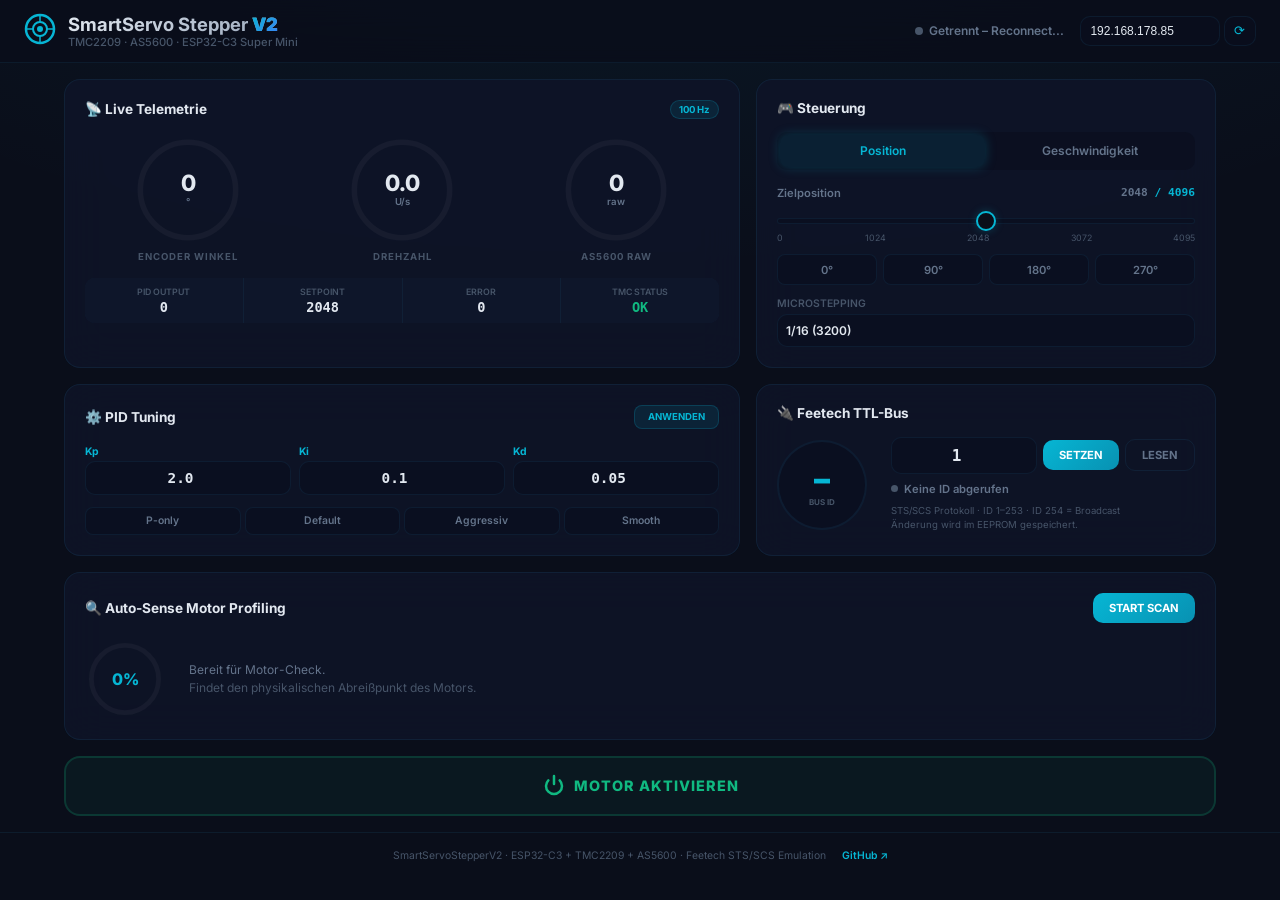
==== gui/index.html @ 68612103 "FIX: Established stable TMC2209 UART communication on GPIO 5/6" ====
<!DOCTYPE html>
<html lang="de">
<head>
    <meta charset="UTF-8">
    <meta name="viewport" content="width=device-width, initial-scale=1.0">
    <title>SmartServoStepper V2 – Dashboard</title>
    <meta name="description" content="Control Dashboard für SmartServoStepperV2 mit TMC2209, AS5600, ESP32-C3">
    <link href="https://fonts.googleapis.com/css2?family=Inter:wght@300;400;500;600;700;800;900&display=swap" rel="stylesheet">
    <link rel="stylesheet" href="style.css">
</head>
<body>

    <!-- ═══ HEADER ═══ -->
    <header id="app-header">
        <div class="header-left">
            <div class="logo-mark">
                <svg width="32" height="32" viewBox="0 0 32 32" fill="none">
                    <circle cx="16" cy="16" r="14" stroke="url(#g1)" stroke-width="2.5"/>
                    <circle cx="16" cy="16" r="7" stroke="url(#g1)" stroke-width="2"/>
                    <circle cx="16" cy="16" r="3" fill="var(--accent)"/>
                    <line x1="16" y1="2" x2="16" y2="9" stroke="var(--accent)" stroke-width="1.5" stroke-linecap="round"/>
                    <line x1="16" y1="23" x2="16" y2="30" stroke="var(--accent)" stroke-width="1.5" stroke-linecap="round"/>
                    <line x1="2" y1="16" x2="9" y2="16" stroke="var(--accent)" stroke-width="1.5" stroke-linecap="round"/>
                    <line x1="23" y1="16" x2="30" y2="16" stroke="var(--accent)" stroke-width="1.5" stroke-linecap="round"/>
                    <defs><linearGradient id="g1" x1="0" y1="0" x2="32" y2="32"><stop stop-color="#06b6d4"/><stop offset="1" stop-color="#3b82f6"/></linearGradient></defs>
                </svg>
            </div>
            <div>
                <h1>SmartServo Stepper <span class="v2-badge">V2</span></h1>
                <p class="subtitle">TMC2209 · AS5600 · ESP32-C3 Super Mini</p>
            </div>
        </div>
        <div class="header-right">
            <div class="conn-indicator" id="conn-indicator">
                <div class="conn-dot" id="conn-dot"></div>
                <span id="conn-text">Verbinde...</span>
            </div>
            <div class="ip-config">
                <input type="text" id="ip-input" value="192.168.178.85" placeholder="ESP32 IP">
                <button id="btn-connect" onclick="connectWS()">⟳</button>
            </div>
        </div>
    </header>

    <!-- ═══ MAIN GRID ═══ -->
    <main class="dashboard-grid">

        <!-- ── TELEMETRIE CARD ── -->
        <section class="card card-telemetry" id="card-telemetry">
            <div class="card-header">
                <h2>📡 Live Telemetrie</h2>
                <div class="card-badge">100 Hz</div>
            </div>
            <div class="gauges-row">
                <div class="gauge-item">
                    <div class="gauge-ring">
                        <svg viewBox="0 0 120 120">
                            <circle cx="60" cy="60" r="52" class="gauge-bg"/>
                            <circle cx="60" cy="60" r="52" class="gauge-fill" id="gauge-pos-ring"
                                    stroke-dasharray="326.7" stroke-dashoffset="326.7"/>
                        </svg>
                        <div class="gauge-center">
                            <span class="gauge-value" id="val-angle">0</span>
                            <span class="gauge-unit">°</span>
                        </div>
                    </div>
                    <span class="gauge-label">ENCODER WINKEL</span>
                </div>
                <div class="gauge-item">
                    <div class="gauge-ring">
                        <svg viewBox="0 0 120 120">
                            <circle cx="60" cy="60" r="52" class="gauge-bg"/>
                            <circle cx="60" cy="60" r="52" class="gauge-fill gauge-fill-green" id="gauge-rps-ring"
                                    stroke-dasharray="326.7" stroke-dashoffset="326.7"/>
                        </svg>
                        <div class="gauge-center">
                            <span class="gauge-value" id="val-rps">0.0</span>
                            <span class="gauge-unit">U/s</span>
                        </div>
                    </div>
                    <span class="gauge-label">DREHZAHL</span>
                </div>
                <div class="gauge-item">
                    <div class="gauge-ring">
                        <svg viewBox="0 0 120 120">
                            <circle cx="60" cy="60" r="52" class="gauge-bg"/>
                            <circle cx="60" cy="60" r="52" class="gauge-fill gauge-fill-amber" id="gauge-raw-ring"
                                    stroke-dasharray="326.7" stroke-dashoffset="326.7"/>
                        </svg>
                        <div class="gauge-center">
                            <span class="gauge-value" id="val-raw">0</span>
                            <span class="gauge-unit">raw</span>
                        </div>
                    </div>
                    <span class="gauge-label">AS5600 RAW</span>
                </div>
            </div>
            <div class="telemetry-bar">
                <div class="tele-item"><span class="tele-label">PID Output</span><span class="tele-value" id="val-pid">0</span></div>
                <div class="tele-item"><span class="tele-label">Setpoint</span><span class="tele-value" id="val-setpoint">2048</span></div>
                <div class="tele-item"><span class="tele-label">Error</span><span class="tele-value" id="val-error">0</span></div>
                <div class="tele-item"><span class="tele-label">TMC Status</span><span class="tele-value tele-ok" id="val-tmc">OK</span></div>
            </div>
        </section>

        <!-- ── CONTROL CARD ── -->
        <section class="card card-control" id="card-control">
            <div class="card-header">
                <h2>🎮 Steuerung</h2>
            </div>

            <!-- Mode Toggle -->
            <div class="mode-toggle">
                <button class="mode-btn active" id="btn-mode-pos" onclick="setMode('pos')">Position</button>
                <button class="mode-btn" id="btn-mode-speed" onclick="setMode('speed')">Geschwindigkeit</button>
            </div>

            <!-- Position Control -->
            <div id="ctrl-pos" class="control-panel">
                <div class="slider-header">
                    <span>Zielposition</span>
                    <span class="slider-val"><span id="lbl-pos">2048</span> / 4096</span>
                </div>
                <input type="range" id="slider-pos" min="0" max="4095" value="2048" step="1"
                       oninput="updatePos(this.value)">
                <div class="slider-ticks"><span>0</span><span>1024</span><span>2048</span><span>3072</span><span>4095</span></div>

                <div class="quick-pos">
                    <button onclick="quickPos(0)">0°</button>
                    <button onclick="quickPos(1024)">90°</button>
                    <button onclick="quickPos(2048)">180°</button>
                    <button onclick="quickPos(3072)">270°</button>
                </div>
            </div>

            <!-- Speed Control -->
            <div id="ctrl-speed" class="control-panel" style="display:none;">
                <div class="slider-header">
                    <span>Geschwindigkeit</span>
                    <span class="slider-val"><span id="lbl-spd">0</span> Hz</span>
                </div>
                <input type="range" id="slider-speed" min="-10000" max="10000" value="0" step="50"
                       oninput="updateSpeed(this.value)" onmouseup="snapZero()" ontouchend="snapZero()">
                <div class="slider-ticks"><span>-10k</span><span>-5k</span><span>0</span><span>+5k</span><span>+10k</span></div>
            </div>

            <!-- Microstep Select -->
            <div class="select-wrap">
                <label>Microstepping</label>
                <select id="sel-microstep" onchange="setMicrostep(this.value)">
                    <option value="0">Full Step (200)</option>
                    <option value="1">1/2 (400)</option>
                    <option value="2">1/4 (800)</option>
                    <option value="3">1/8 (1600)</option>
                    <option value="4" selected>1/16 (3200)</option>
                    <option value="5">1/32 (6400)</option>
                </select>
            </div>
        </section>

        <!-- ── PID TUNING CARD ── -->
        <section class="card card-pid" id="card-pid">
            <div class="card-header">
                <h2>⚙️ PID Tuning</h2>
                <button class="btn-small" onclick="sendPID()">ANWENDEN</button>
            </div>
            <div class="pid-grid">
                <div class="pid-param">
                    <label>Kp</label>
                    <input type="number" id="pid-kp" value="2.0" step="0.1" min="0">
                </div>
                <div class="pid-param">
                    <label>Ki</label>
                    <input type="number" id="pid-ki" value="0.1" step="0.01" min="0">
                </div>
                <div class="pid-param">
                    <label>Kd</label>
                    <input type="number" id="pid-kd" value="0.05" step="0.01" min="0">
                </div>
            </div>
            <div class="pid-presets">
                <button onclick="setPIDPreset(1.0,0.0,0.0)">P-only</button>
                <button onclick="setPIDPreset(2.0,0.1,0.05)">Default</button>
                <button onclick="setPIDPreset(4.0,0.5,0.2)">Aggressiv</button>
                <button onclick="setPIDPreset(1.0,0.05,0.5)">Smooth</button>
            </div>
        </section>

        <!-- ── TTL BUS ID CARD ── -->
        <section class="card card-ttl" id="card-ttl">
            <div class="card-header">
                <h2>🔌 Feetech TTL-Bus</h2>
            </div>
            <div class="ttl-layout">
                <div class="ttl-id-circle">
                    <span class="ttl-id-val" id="ttl-id">–</span>
                    <span class="ttl-id-label">BUS ID</span>
                </div>
                <div class="ttl-controls">
                    <div class="ttl-row">
                        <input type="number" id="ttl-new-id" min="1" max="253" value="1" placeholder="1–253">
                        <button class="btn-accent" onclick="setMotorId()">SETZEN</button>
                        <button class="btn-ghost" onclick="readMotorId()">LESEN</button>
                    </div>
                    <div class="ttl-status-line">
                        <div class="ttl-dot" id="ttl-dot"></div>
                        <span id="ttl-status">Keine ID abgerufen</span>
                    </div>
                    <p class="ttl-info">STS/SCS Protokoll · ID 1–253 · ID 254 = Broadcast<br>Änderung wird im EEPROM gespeichert.</p>
                </div>
            </div>
        </section>

        <!-- ── AUTO-SENSE CARD ── -->
        <section class="card card-autosense card-full" id="card-autosense">
            <div class="card-header">
                <h2>🔍 Auto-Sense Motor Profiling</h2>
                <button class="btn-accent" id="btn-cal" onclick="runAutoSense()">START SCAN</button>
            </div>
            <div class="autosense-body">
                <div class="cal-progress-ring">
                    <svg viewBox="0 0 100 100">
                        <circle cx="50" cy="50" r="42" class="gauge-bg"/>
                        <circle cx="50" cy="50" r="42" class="gauge-fill" id="cal-ring"
                                stroke-dasharray="263.9" stroke-dashoffset="263.9"/>
                    </svg>
                    <span class="cal-pct" id="cal-pct">0%</span>
                </div>
                <div class="cal-info">
                    <p id="cal-status">Bereit für Motor-Check.<br><span class="dim">Findet den physikalischen Abreißpunkt des Motors.</span></p>
                    <div id="cal-result" class="cal-result" style="display:none;">
                        ✓ LIMIT: <span id="res-hz">0</span> Hz · Empfohlen: <span id="res-mode">1/16</span>
                    </div>
                </div>
            </div>
        </section>

        <!-- ── EMERGENCY / POWER ── -->
        <button id="btn-power" class="power-button power-off" onclick="togglePower()">
            <svg width="24" height="24" viewBox="0 0 24 24" fill="none" stroke="currentColor" stroke-width="2.5" stroke-linecap="round">
                <path d="M12 2v8"/><path d="M17.66 6.34A8 8 0 1 1 6.34 6.34"/>
            </svg>
            <span id="power-label">MOTOR AKTIVIEREN</span>
        </button>

    </main>

    <!-- ═══ FOOTER ═══ -->
    <footer>
        <span>SmartServoStepperV2 · ESP32-C3 + TMC2209 + AS5600 · Feetech STS/SCS Emulation</span>
        <a href="https://github.com/pfeifferandreas1985-create/SmartServoStepperV2" target="_blank">GitHub ↗</a>
    </footer>

    <script src="app.js"></script>
</body>
</html>
---- gui/style.css ----
:root {
    --bg-primary: #0a0e1a;
    --bg-card: rgba(15, 20, 40, 0.85);
    --bg-card-hover: rgba(20, 28, 55, 0.9);
    --bg-input: rgba(10, 15, 30, 0.7);
    --border: rgba(56, 189, 248, 0.08);
    --border-hover: rgba(56, 189, 248, 0.2);
    --accent: #06b6d4;
    --accent-glow: rgba(6, 182, 212, 0.25);
    --green: #10b981;
    --green-glow: rgba(16, 185, 129, 0.3);
    --amber: #f59e0b;
    --danger: #ef4444;
    --danger-glow: rgba(239, 68, 68, 0.3);
    --text: #e2e8f0;
    --text-dim: #64748b;
    --text-muted: #475569;
    --radius: 16px;
    --radius-sm: 10px;
    --transition: 0.25s cubic-bezier(0.4, 0, 0.2, 1);
}
*, *::before, *::after { margin: 0; padding: 0; box-sizing: border-box; }
body {
    font-family: 'Inter', sans-serif; background: var(--bg-primary); color: var(--text);
    min-height: 100vh;
    background-image: radial-gradient(ellipse 80% 50% at 50% -20%, rgba(6,182,212,0.08), transparent);
}
#app-header {
    position: sticky; top: 0; z-index: 100; display: flex; align-items: center;
    justify-content: space-between; padding: 0.8rem 1.5rem;
    background: rgba(10, 14, 26, 0.85); backdrop-filter: blur(20px);
    border-bottom: 1px solid var(--border);
}
.header-left { display: flex; align-items: center; gap: 0.75rem; }
#app-header h1 { font-size: 1.15rem; font-weight: 700; background: linear-gradient(135deg, #e2e8f0, #94a3b8); -webkit-background-clip: text; -webkit-text-fill-color: transparent; }
.v2-badge { background: linear-gradient(135deg, var(--accent), #3b82f6); -webkit-background-clip: text; -webkit-text-fill-color: transparent; font-weight: 900; }
.subtitle { font-size: 0.7rem; color: var(--text-muted); font-weight: 500; }
.header-right { display: flex; align-items: center; gap: 1rem; }
.conn-indicator { display: flex; align-items: center; gap: 6px; font-size: 0.75rem; color: var(--text-dim); font-weight: 600; }
.conn-dot { width: 8px; height: 8px; border-radius: 50%; background: var(--text-muted); transition: var(--transition); }
.conn-dot.active { background: var(--green); box-shadow: 0 0 10px var(--green-glow); }
.ip-config { display: flex; gap: 4px; }
.ip-config input { background: var(--bg-input); border: 1px solid var(--border); color: var(--text); padding: 0.4rem 0.6rem; border-radius: var(--radius-sm); font-size: 0.75rem; width: 140px; outline: none; }
.ip-config input:focus { border-color: var(--accent); }
.ip-config button { background: var(--bg-input); border: 1px solid var(--border); color: var(--accent); padding: 0.4rem 0.6rem; border-radius: var(--radius-sm); cursor: pointer; }
.ip-config button:hover { background: var(--accent); color: var(--bg-primary); }
.dashboard-grid { display: grid; grid-template-columns: 1fr 1fr; gap: 1rem; padding: 1rem 1.5rem; max-width: 1200px; margin: 0 auto; }
.card { background: var(--bg-card); backdrop-filter: blur(20px); border: 1px solid var(--border); border-radius: var(--radius); padding: 1.25rem; transition: var(--transition); animation: fadeIn 0.5s ease-out; }
.card:hover { border-color: var(--border-hover); }
.card-full { grid-column: 1 / -1; }
.card-header { display: flex; align-items: center; justify-content: space-between; margin-bottom: 1rem; }
.card-header h2 { font-size: 0.85rem; font-weight: 700; }
.card-badge { font-size: 0.6rem; font-weight: 700; padding: 3px 8px; border-radius: 20px; background: rgba(6,182,212,0.1); color: var(--accent); border: 1px solid rgba(6,182,212,0.2); }
@keyframes fadeIn { from { opacity: 0; transform: translateY(10px); } to { opacity: 1; transform: none; } }
.gauges-row { display: flex; justify-content: space-around; gap: 0.5rem; margin-bottom: 1rem; }
.gauge-item { display: flex; flex-direction: column; align-items: center; gap: 0.4rem; }
.gauge-ring { position: relative; width: 110px; height: 110px; }
.gauge-ring svg { width: 100%; height: 100%; transform: rotate(-90deg); }
.gauge-bg { fill: none; stroke: rgba(255,255,255,0.04); stroke-width: 6; }
.gauge-fill { fill: none; stroke: var(--accent); stroke-width: 6; stroke-linecap: round; transition: stroke-dashoffset 0.3s ease; }
.gauge-fill-green { stroke: var(--green); }
.gauge-fill-amber { stroke: var(--amber); }
.gauge-center { position: absolute; inset: 0; display: flex; flex-direction: column; align-items: center; justify-content: center; }
.gauge-value { font-size: 1.4rem; font-weight: 800; line-height: 1; }
.gauge-unit { font-size: 0.6rem; color: var(--text-dim); font-weight: 600; margin-top: 2px; }
.gauge-label { font-size: 0.6rem; font-weight: 700; color: var(--text-muted); letter-spacing: 1px; text-transform: uppercase; }
.telemetry-bar { display: flex; gap: 1px; background: var(--border); border-radius: var(--radius-sm); overflow: hidden; }
.tele-item { flex: 1; display: flex; flex-direction: column; align-items: center; padding: 0.5rem; background: var(--bg-card); gap: 2px; }
.tele-label { font-size: 0.55rem; color: var(--text-muted); font-weight: 600; text-transform: uppercase; }
.tele-value { font-size: 0.85rem; font-weight: 700; font-family: monospace; }
.tele-ok { color: var(--green); }
.mode-toggle { display: flex; gap: 2px; background: var(--bg-input); padding: 3px; border-radius: var(--radius-sm); margin-bottom: 1rem; }
.mode-btn { flex: 1; padding: 0.55rem; border: none; border-radius: 8px; background: transparent; color: var(--text-dim); font-weight: 600; font-size: 0.75rem; cursor: pointer; transition: var(--transition); font-family: inherit; }
.mode-btn.active { background: rgba(6,182,212,0.1); color: var(--accent); box-shadow: 0 0 12px var(--accent-glow); }
.control-panel { margin-bottom: 0.75rem; }
.slider-header { display: flex; justify-content: space-between; margin-bottom: 0.5rem; }
.slider-header span { font-size: 0.7rem; font-weight: 600; color: var(--text-dim); }
.slider-val { color: var(--accent) !important; font-family: monospace; }
input[type=range] { -webkit-appearance: none; width: 100%; height: 6px; border-radius: 6px; background: var(--bg-input); outline: none; border: 1px solid var(--border); }
input[type=range]::-webkit-slider-thumb { -webkit-appearance: none; width: 20px; height: 20px; border-radius: 50%; background: var(--bg-primary); border: 2.5px solid var(--accent); cursor: pointer; box-shadow: 0 0 8px var(--accent-glow); }
.slider-ticks { display: flex; justify-content: space-between; margin-top: 4px; font-size: 0.55rem; color: var(--text-muted); }
.quick-pos { display: flex; gap: 6px; margin-top: 0.7rem; }
.quick-pos button { flex: 1; padding: 0.45rem; border: 1px solid var(--border); border-radius: 8px; background: var(--bg-input); color: var(--text-dim); font-size: 0.7rem; font-weight: 600; cursor: pointer; transition: var(--transition); font-family: inherit; }
.quick-pos button:hover { border-color: var(--accent); color: var(--accent); }
.select-wrap { margin-top: 0.5rem; }
.select-wrap label { display: block; font-size: 0.65rem; font-weight: 600; color: var(--text-muted); margin-bottom: 4px; text-transform: uppercase; }
select { width: 100%; padding: 0.5rem; border-radius: var(--radius-sm); background: var(--bg-input); border: 1px solid var(--border); color: var(--text); font-size: 0.75rem; font-weight: 600; outline: none; cursor: pointer; appearance: none; font-family: inherit; }
.pid-grid { display: grid; grid-template-columns: repeat(3, 1fr); gap: 0.5rem; margin-bottom: 0.75rem; }
.pid-param { display: flex; flex-direction: column; gap: 3px; }
.pid-param label { font-size: 0.65rem; font-weight: 700; color: var(--accent); }
.pid-param input { padding: 0.5rem; border-radius: var(--radius-sm); background: var(--bg-input); border: 1px solid var(--border); color: var(--text); font-size: 0.9rem; font-weight: 700; text-align: center; outline: none; font-family: monospace; }
.pid-param input:focus { border-color: var(--accent); }
.pid-presets { display: flex; gap: 4px; }
.pid-presets button { flex: 1; padding: 0.4rem; border: 1px solid var(--border); border-radius: 8px; background: var(--bg-input); color: var(--text-dim); font-size: 0.65rem; font-weight: 600; cursor: pointer; transition: var(--transition); font-family: inherit; }
.pid-presets button:hover { border-color: var(--accent); color: var(--accent); }
.ttl-layout { display: flex; align-items: center; gap: 1.5rem; }
.ttl-id-circle { width: 90px; height: 90px; border-radius: 50%; flex-shrink: 0; background: var(--bg-input); border: 2px solid var(--border); display: flex; flex-direction: column; align-items: center; justify-content: center; }
.ttl-id-val { font-size: 2rem; font-weight: 900; color: var(--accent); line-height: 1; }
.ttl-id-label { font-size: 0.5rem; font-weight: 700; color: var(--text-muted); margin-top: 2px; }
.ttl-controls { flex: 1; display: flex; flex-direction: column; gap: 0.5rem; }
.ttl-row { display: flex; gap: 6px; align-items: center; }
.ttl-row input { flex: 1; padding: 0.5rem; border-radius: var(--radius-sm); background: var(--bg-input); border: 1px solid var(--border); color: var(--text); font-size: 1rem; font-weight: 700; text-align: center; outline: none; font-family: monospace; }
.ttl-status-line { display: flex; align-items: center; gap: 6px; font-size: 0.7rem; color: var(--text-dim); font-weight: 600; }
.ttl-dot { width: 7px; height: 7px; border-radius: 50%; background: var(--text-muted); }
.ttl-dot.ok { background: var(--green); box-shadow: 0 0 8px rgba(16,185,129,0.3); }
.ttl-dot.error { background: var(--danger); }
.ttl-dot.busy { background: var(--accent); animation: pulse 0.6s infinite; }
@keyframes pulse { 0%,100% { opacity:1; } 50% { opacity:0.3; } }
.ttl-info { font-size: 0.6rem; color: var(--text-muted); line-height: 1.5; }
.btn-accent { padding: 0.5rem 1rem; border-radius: var(--radius-sm); background: linear-gradient(135deg, var(--accent), #0891b2); border: none; color: #fff; font-weight: 700; font-size: 0.7rem; cursor: pointer; transition: var(--transition); font-family: inherit; }
.btn-accent:hover { box-shadow: 0 0 16px var(--accent-glow); transform: translateY(-1px); }
.btn-ghost { padding: 0.5rem 1rem; border-radius: var(--radius-sm); background: transparent; border: 1px solid var(--border); color: var(--text-dim); font-weight: 700; font-size: 0.7rem; cursor: pointer; transition: var(--transition); font-family: inherit; }
.btn-ghost:hover { border-color: var(--accent); color: var(--accent); }
.btn-small { padding: 0.35rem 0.8rem; border-radius: 8px; background: rgba(6,182,212,0.1); border: 1px solid rgba(6,182,212,0.2); color: var(--accent); font-weight: 700; font-size: 0.6rem; cursor: pointer; transition: var(--transition); font-family: inherit; }
.btn-small:hover { background: var(--accent); color: var(--bg-primary); }
.autosense-body { display: flex; align-items: center; gap: 1.5rem; }
.cal-progress-ring { position: relative; width: 80px; height: 80px; flex-shrink: 0; }
.cal-progress-ring svg { width: 100%; height: 100%; transform: rotate(-90deg); }
.cal-pct { position: absolute; inset: 0; display: flex; align-items: center; justify-content: center; font-size: 1rem; font-weight: 800; color: var(--accent); }
.cal-info { flex: 1; }
.cal-info p { font-size: 0.75rem; color: var(--text-dim); line-height: 1.5; }
.cal-info .dim { color: var(--text-muted); }
.cal-result { margin-top: 0.5rem; padding: 0.5rem 0.75rem; border-radius: var(--radius-sm); background: rgba(16,185,129,0.08); border: 1px solid rgba(16,185,129,0.2); color: var(--green); font-weight: 700; font-size: 0.75rem; }
.power-button { grid-column: 1 / -1; display: flex; align-items: center; justify-content: center; gap: 0.5rem; padding: 1rem; border-radius: var(--radius); cursor: pointer; font-weight: 800; font-size: 0.9rem; letter-spacing: 1px; transition: var(--transition); font-family: inherit; }
.power-off { background: rgba(16,185,129,0.06); border: 2px solid rgba(16,185,129,0.2); color: var(--green); }
.power-off:hover { box-shadow: 0 0 20px var(--green-glow); }
.power-on { background: rgba(239,68,68,0.08); border: 2px solid rgba(239,68,68,0.3); color: var(--danger); }
.power-on:hover { box-shadow: 0 0 20px var(--danger-glow); }
footer { text-align: center; padding: 1rem; font-size: 0.65rem; color: var(--text-muted); display: flex; justify-content: center; gap: 1rem; border-top: 1px solid var(--border); }
footer a { color: var(--accent); text-decoration: none; font-weight: 600; }
@media (max-width: 768px) { .dashboard-grid { grid-template-columns: 1fr; } #app-header { flex-direction: column; gap: 0.5rem; } .ttl-layout { flex-direction: column; } }
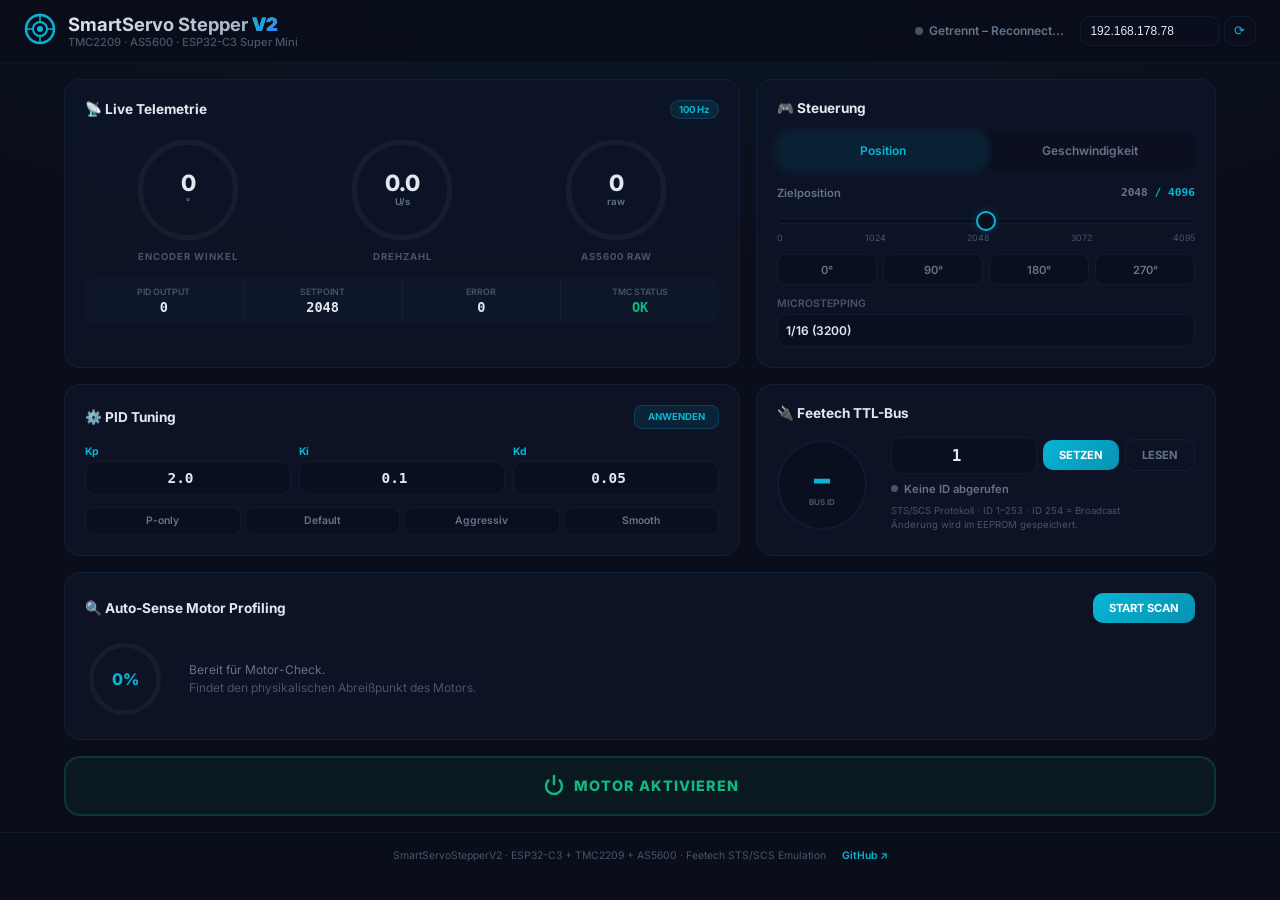
==== commit 099cd345: "Final stable release v2.9.2 - Complete hardware fix, PID position control, and dashboard integration" ====
--- a/gui/index.html
+++ b/gui/index.html
@@ -36,7 +36,7 @@
                 <span id="conn-text">Verbinde...</span>
             </div>
             <div class="ip-config">
-                <input type="text" id="ip-input" value="192.168.178.85" placeholder="ESP32 IP">
+                <input type="text" id="ip-input" value="192.168.178.78" placeholder="z.B. 192.168.4.1">
                 <button id="btn-connect" onclick="connectWS()">⟳</button>
             </div>
         </div>
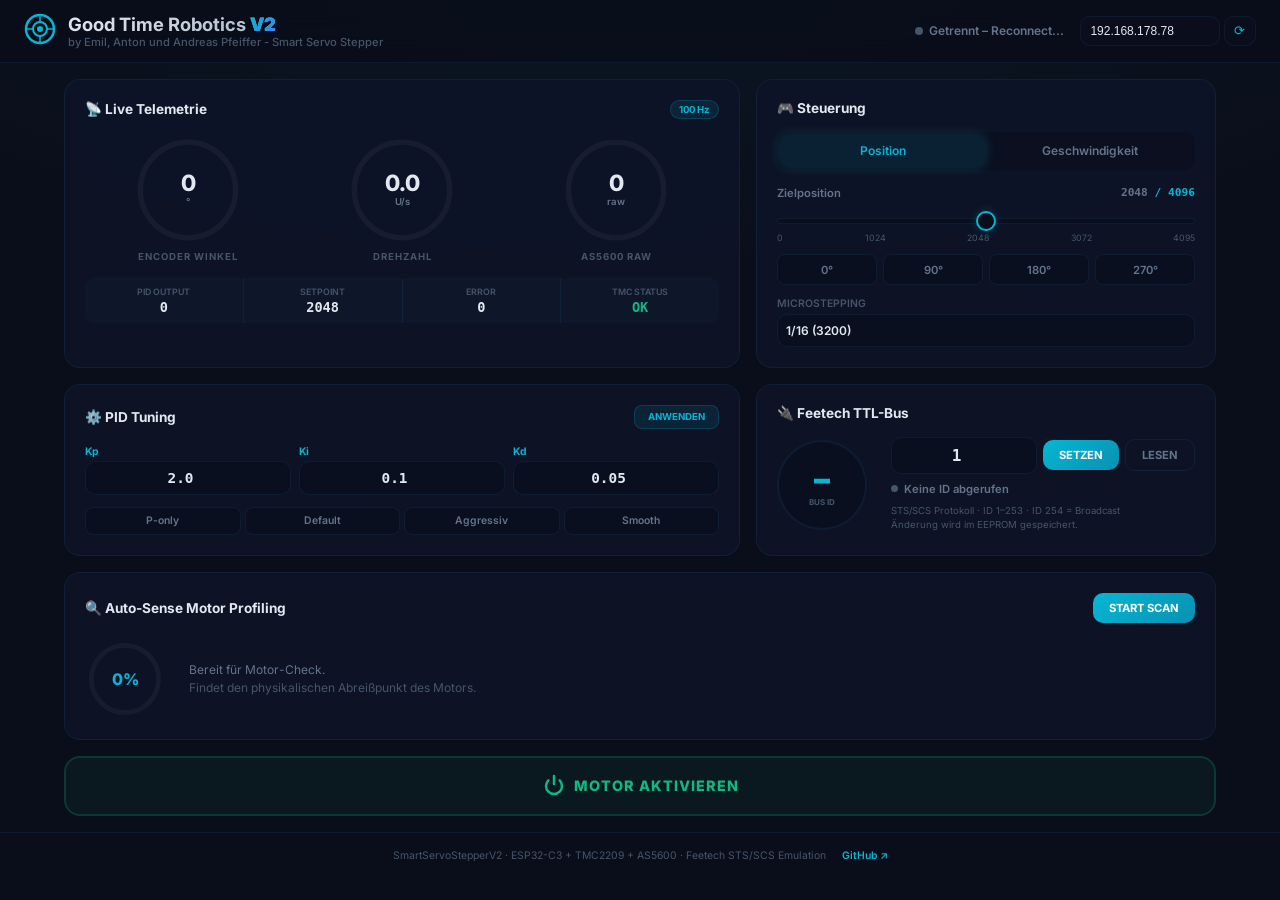
==== commit ff98063e: "style: Update dashboard title to Good Time Robotics by Emil, Anton und Andreas Pfeiffer" ====
--- a/gui/index.html
+++ b/gui/index.html
@@ -3,7 +3,7 @@
 <head>
     <meta charset="UTF-8">
     <meta name="viewport" content="width=device-width, initial-scale=1.0">
-    <title>SmartServoStepper V2 – Dashboard</title>
+    <title>Good Time Robotics by Emil, Anton und Andreas Pfeiffer - Smart Servo Stepper</title>
     <meta name="description" content="Control Dashboard für SmartServoStepperV2 mit TMC2209, AS5600, ESP32-C3">
     <link href="https://fonts.googleapis.com/css2?family=Inter:wght@300;400;500;600;700;800;900&display=swap" rel="stylesheet">
     <link rel="stylesheet" href="style.css">
@@ -26,8 +26,8 @@
                 </svg>
             </div>
             <div>
-                <h1>SmartServo Stepper <span class="v2-badge">V2</span></h1>
-                <p class="subtitle">TMC2209 · AS5600 · ESP32-C3 Super Mini</p>
+                <h1>Good Time Robotics <span class="v2-badge">V2</span></h1>
+                <p class="subtitle">by Emil, Anton und Andreas Pfeiffer - Smart Servo Stepper</p>
             </div>
         </div>
         <div class="header-right">
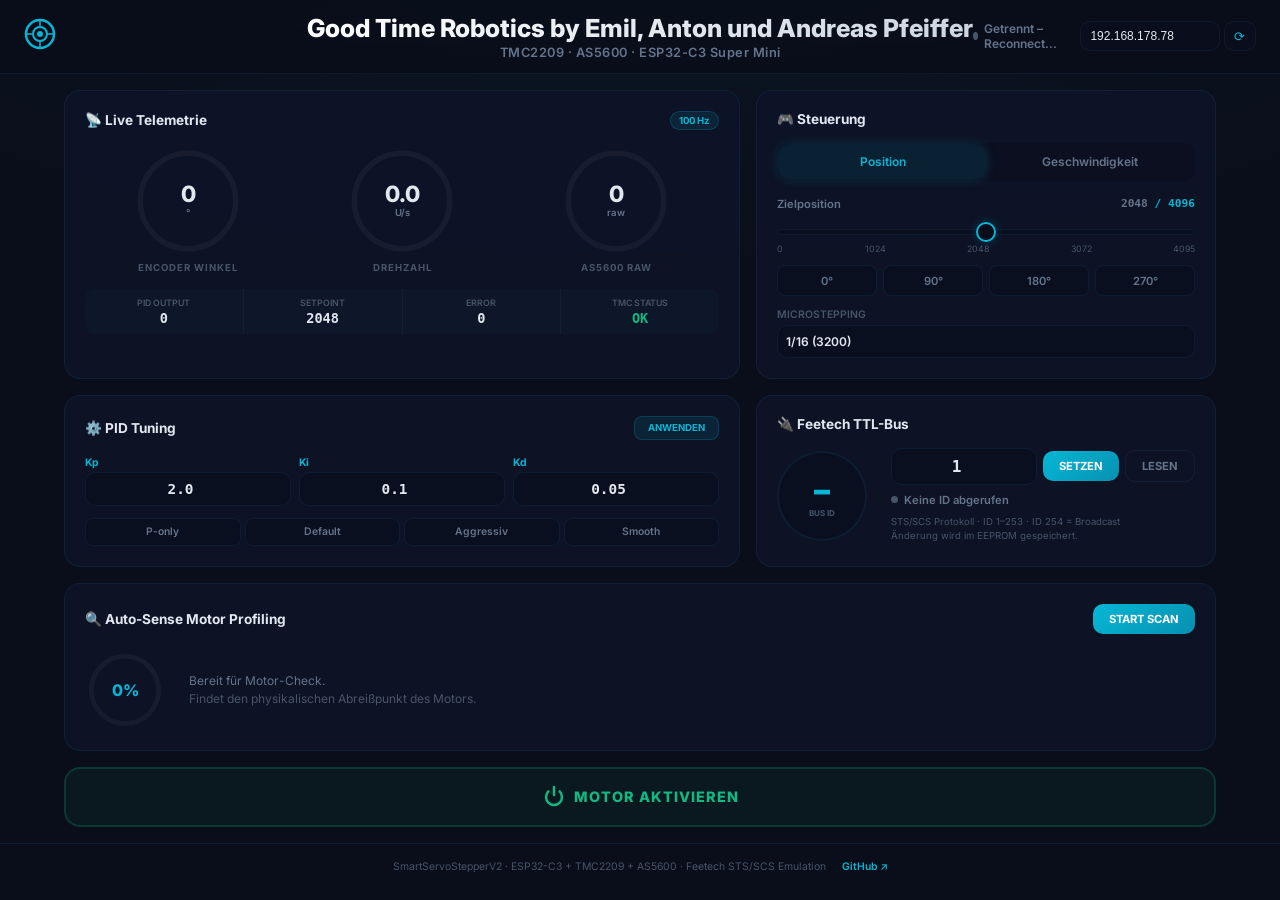
==== commit 65ef3f74: "style: Center and enlarge dashboard header brand text, restore technical description" ====
--- a/gui/index.html
+++ b/gui/index.html
@@ -25,10 +25,10 @@
                     <defs><linearGradient id="g1" x1="0" y1="0" x2="32" y2="32"><stop stop-color="#06b6d4"/><stop offset="1" stop-color="#3b82f6"/></linearGradient></defs>
                 </svg>
             </div>
-            <div>
-                <h1>Good Time Robotics <span class="v2-badge">V2</span></h1>
-                <p class="subtitle">by Emil, Anton und Andreas Pfeiffer - Smart Servo Stepper</p>
-            </div>
+        </div>
+        <div class="header-center">
+            <h1>Good Time Robotics by Emil, Anton und Andreas Pfeiffer</h1>
+            <p class="subtitle">TMC2209 · AS5600 · ESP32-C3 Super Mini</p>
         </div>
         <div class="header-right">
             <div class="conn-indicator" id="conn-indicator">
--- a/gui/style.css
+++ b/gui/style.css
@@ -31,11 +31,12 @@
     background: rgba(10, 14, 26, 0.85); backdrop-filter: blur(20px);
     border-bottom: 1px solid var(--border);
 }
-.header-left { display: flex; align-items: center; gap: 0.75rem; }
-#app-header h1 { font-size: 1.15rem; font-weight: 700; background: linear-gradient(135deg, #e2e8f0, #94a3b8); -webkit-background-clip: text; -webkit-text-fill-color: transparent; }
+.header-left { display: flex; align-items: center; gap: 0.75rem; flex: 1; justify-content: flex-start; }
+.header-center { display: flex; flex-direction: column; align-items: center; justify-content: center; text-align: center; }
+#app-header h1 { font-size: 1.55rem; font-weight: 800; background: linear-gradient(135deg, #ffffff, #cbd5e1); -webkit-background-clip: text; -webkit-text-fill-color: transparent; text-shadow: 0 0 20px rgba(255,255,255,0.05); }
 .v2-badge { background: linear-gradient(135deg, var(--accent), #3b82f6); -webkit-background-clip: text; -webkit-text-fill-color: transparent; font-weight: 900; }
-.subtitle { font-size: 0.7rem; color: var(--text-muted); font-weight: 500; }
-.header-right { display: flex; align-items: center; gap: 1rem; }
+.subtitle { font-size: 0.8rem; color: var(--text-dim); font-weight: 600; letter-spacing: 0.5px; margin-top: 2px; }
+.header-right { display: flex; align-items: center; gap: 1rem; flex: 1; justify-content: flex-end; }
 .conn-indicator { display: flex; align-items: center; gap: 6px; font-size: 0.75rem; color: var(--text-dim); font-weight: 600; }
 .conn-dot { width: 8px; height: 8px; border-radius: 50%; background: var(--text-muted); transition: var(--transition); }
 .conn-dot.active { background: var(--green); box-shadow: 0 0 10px var(--green-glow); }
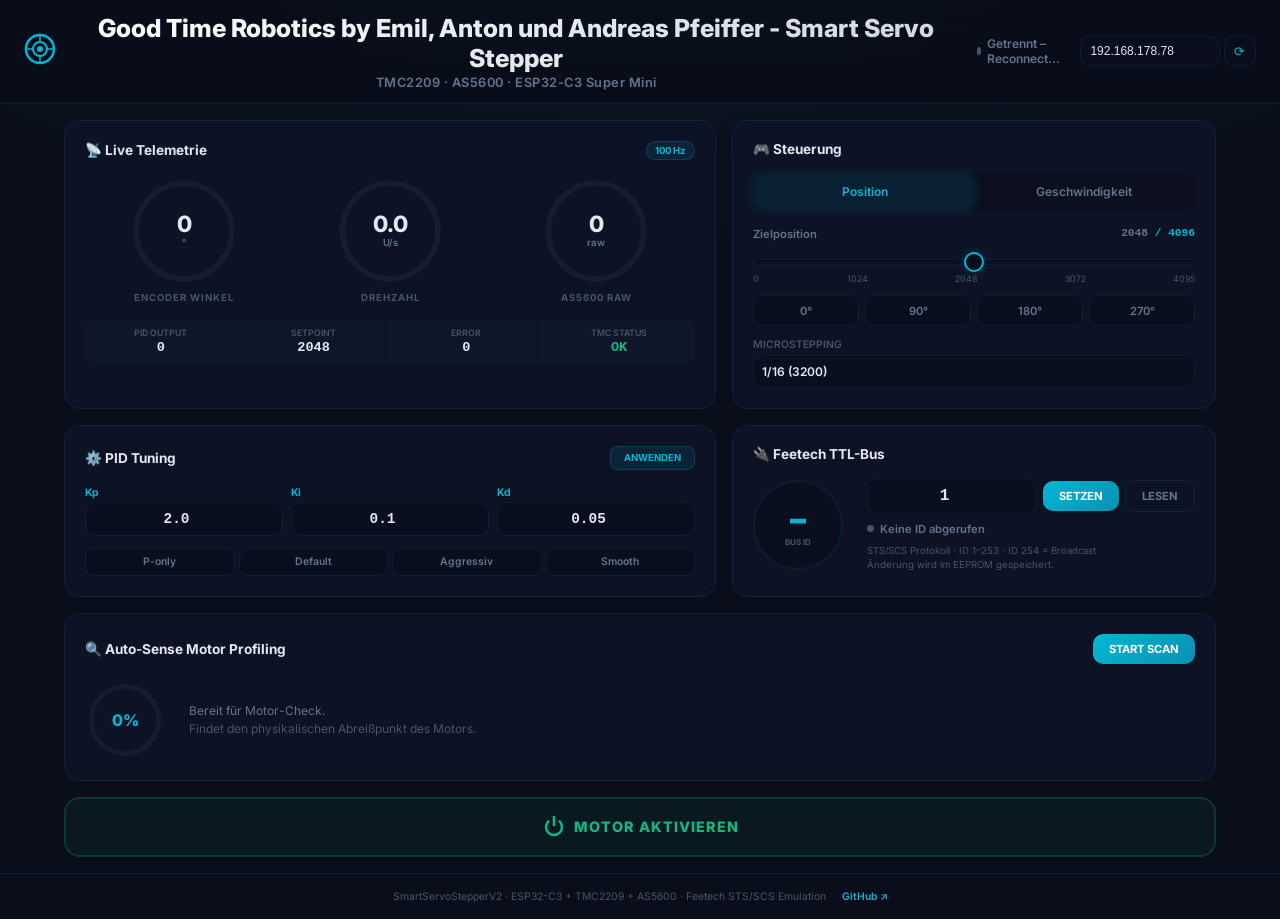
==== commit 04237c5a: "style: Restore Smart Servo Stepper to centered dashboard header title" ====
--- a/gui/index.html
+++ b/gui/index.html
@@ -27,7 +27,7 @@
             </div>
         </div>
         <div class="header-center">
-            <h1>Good Time Robotics by Emil, Anton und Andreas Pfeiffer</h1>
+            <h1>Good Time Robotics by Emil, Anton und Andreas Pfeiffer - Smart Servo Stepper</h1>
             <p class="subtitle">TMC2209 · AS5600 · ESP32-C3 Super Mini</p>
         </div>
         <div class="header-right">
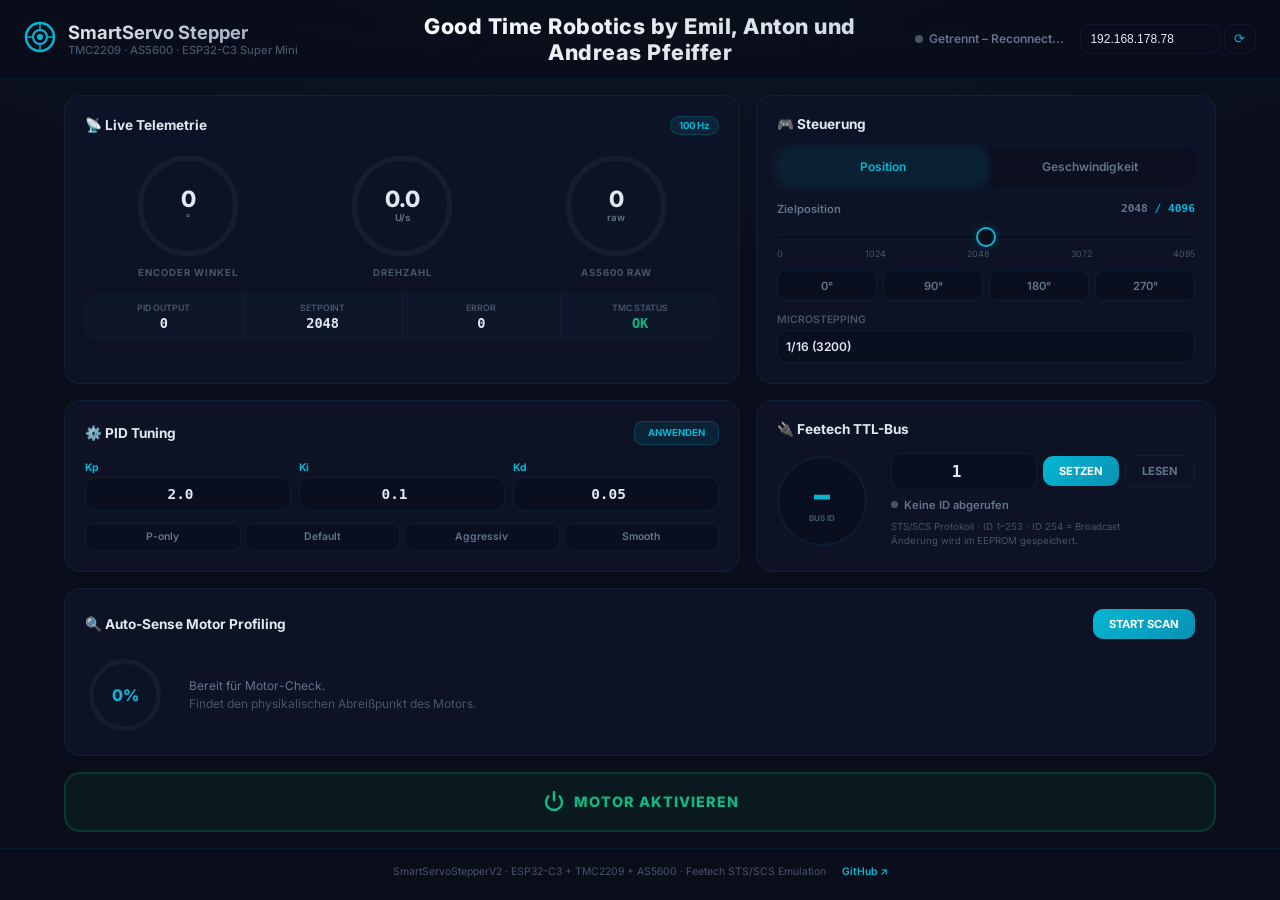
==== commit 684993d6: "style: Keep SmartServo Stepper title on the left and place brand title centered in the middle" ====
--- a/gui/index.html
+++ b/gui/index.html
@@ -25,10 +25,13 @@
                     <defs><linearGradient id="g1" x1="0" y1="0" x2="32" y2="32"><stop stop-color="#06b6d4"/><stop offset="1" stop-color="#3b82f6"/></linearGradient></defs>
                 </svg>
             </div>
+            <div>
+                <h1>SmartServo Stepper</h1>
+                <p class="subtitle">TMC2209 · AS5600 · ESP32-C3 Super Mini</p>
+            </div>
         </div>
         <div class="header-center">
-            <h1>Good Time Robotics by Emil, Anton und Andreas Pfeiffer - Smart Servo Stepper</h1>
-            <p class="subtitle">TMC2209 · AS5600 · ESP32-C3 Super Mini</p>
+            <span class="brand-title">Good Time Robotics by Emil, Anton und Andreas Pfeiffer</span>
         </div>
         <div class="header-right">
             <div class="conn-indicator" id="conn-indicator">
--- a/gui/style.css
+++ b/gui/style.css
@@ -32,11 +32,12 @@
     border-bottom: 1px solid var(--border);
 }
 .header-left { display: flex; align-items: center; gap: 0.75rem; flex: 1; justify-content: flex-start; }
-.header-center { display: flex; flex-direction: column; align-items: center; justify-content: center; text-align: center; }
-#app-header h1 { font-size: 1.55rem; font-weight: 800; background: linear-gradient(135deg, #ffffff, #cbd5e1); -webkit-background-clip: text; -webkit-text-fill-color: transparent; text-shadow: 0 0 20px rgba(255,255,255,0.05); }
+.header-center { display: flex; align-items: center; justify-content: center; text-align: center; flex: 1.5; }
+#app-header h1 { font-size: 1.15rem; font-weight: 700; background: linear-gradient(135deg, #e2e8f0, #94a3b8); -webkit-background-clip: text; -webkit-text-fill-color: transparent; }
 .v2-badge { background: linear-gradient(135deg, var(--accent), #3b82f6); -webkit-background-clip: text; -webkit-text-fill-color: transparent; font-weight: 900; }
-.subtitle { font-size: 0.8rem; color: var(--text-dim); font-weight: 600; letter-spacing: 0.5px; margin-top: 2px; }
+.subtitle { font-size: 0.7rem; color: var(--text-muted); font-weight: 500; }
 .header-right { display: flex; align-items: center; gap: 1rem; flex: 1; justify-content: flex-end; }
+.brand-title { font-size: 1.35rem; font-weight: 800; background: linear-gradient(135deg, #ffffff, #cbd5e1); -webkit-background-clip: text; -webkit-text-fill-color: transparent; text-shadow: 0 0 20px rgba(255,255,255,0.05); letter-spacing: 0.5px; }
 .conn-indicator { display: flex; align-items: center; gap: 6px; font-size: 0.75rem; color: var(--text-dim); font-weight: 600; }
 .conn-dot { width: 8px; height: 8px; border-radius: 50%; background: var(--text-muted); transition: var(--transition); }
 .conn-dot.active { background: var(--green); box-shadow: 0 0 10px var(--green-glow); }
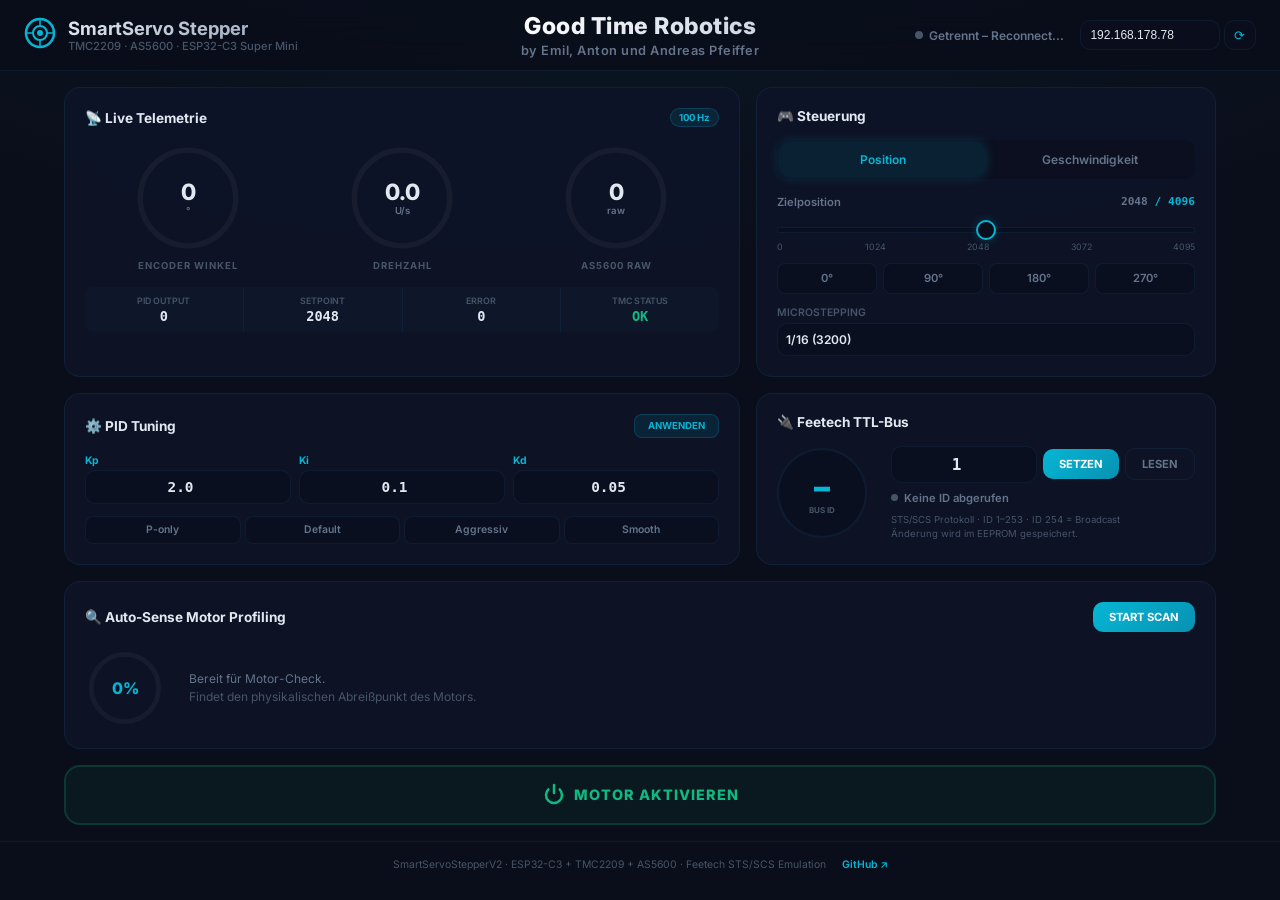
==== commit 85e51fb8: "style: Split brand header centered text into large title and smaller author line" ====
--- a/gui/index.html
+++ b/gui/index.html
@@ -31,7 +31,8 @@
             </div>
         </div>
         <div class="header-center">
-            <span class="brand-title">Good Time Robotics by Emil, Anton und Andreas Pfeiffer</span>
+            <span class="brand-title">Good Time Robotics</span>
+            <span class="brand-author">by Emil, Anton und Andreas Pfeiffer</span>
         </div>
         <div class="header-right">
             <div class="conn-indicator" id="conn-indicator">
--- a/gui/style.css
+++ b/gui/style.css
@@ -32,12 +32,13 @@
     border-bottom: 1px solid var(--border);
 }
 .header-left { display: flex; align-items: center; gap: 0.75rem; flex: 1; justify-content: flex-start; }
-.header-center { display: flex; align-items: center; justify-content: center; text-align: center; flex: 1.5; }
+.header-center { display: flex; flex-direction: column; align-items: center; justify-content: center; text-align: center; flex: 1.5; }
 #app-header h1 { font-size: 1.15rem; font-weight: 700; background: linear-gradient(135deg, #e2e8f0, #94a3b8); -webkit-background-clip: text; -webkit-text-fill-color: transparent; }
 .v2-badge { background: linear-gradient(135deg, var(--accent), #3b82f6); -webkit-background-clip: text; -webkit-text-fill-color: transparent; font-weight: 900; }
 .subtitle { font-size: 0.7rem; color: var(--text-muted); font-weight: 500; }
 .header-right { display: flex; align-items: center; gap: 1rem; flex: 1; justify-content: flex-end; }
-.brand-title { font-size: 1.35rem; font-weight: 800; background: linear-gradient(135deg, #ffffff, #cbd5e1); -webkit-background-clip: text; -webkit-text-fill-color: transparent; text-shadow: 0 0 20px rgba(255,255,255,0.05); letter-spacing: 0.5px; }
+.brand-title { font-size: 1.45rem; font-weight: 800; background: linear-gradient(135deg, #ffffff, #cbd5e1); -webkit-background-clip: text; -webkit-text-fill-color: transparent; text-shadow: 0 0 20px rgba(255,255,255,0.05); letter-spacing: 0.5px; line-height: 1.2; }
+.brand-author { font-size: 0.8rem; color: var(--text-dim); font-weight: 600; letter-spacing: 0.5px; margin-top: 2px; }
 .conn-indicator { display: flex; align-items: center; gap: 6px; font-size: 0.75rem; color: var(--text-dim); font-weight: 600; }
 .conn-dot { width: 8px; height: 8px; border-radius: 50%; background: var(--text-muted); transition: var(--transition); }
 .conn-dot.active { background: var(--green); box-shadow: 0 0 10px var(--green-glow); }
